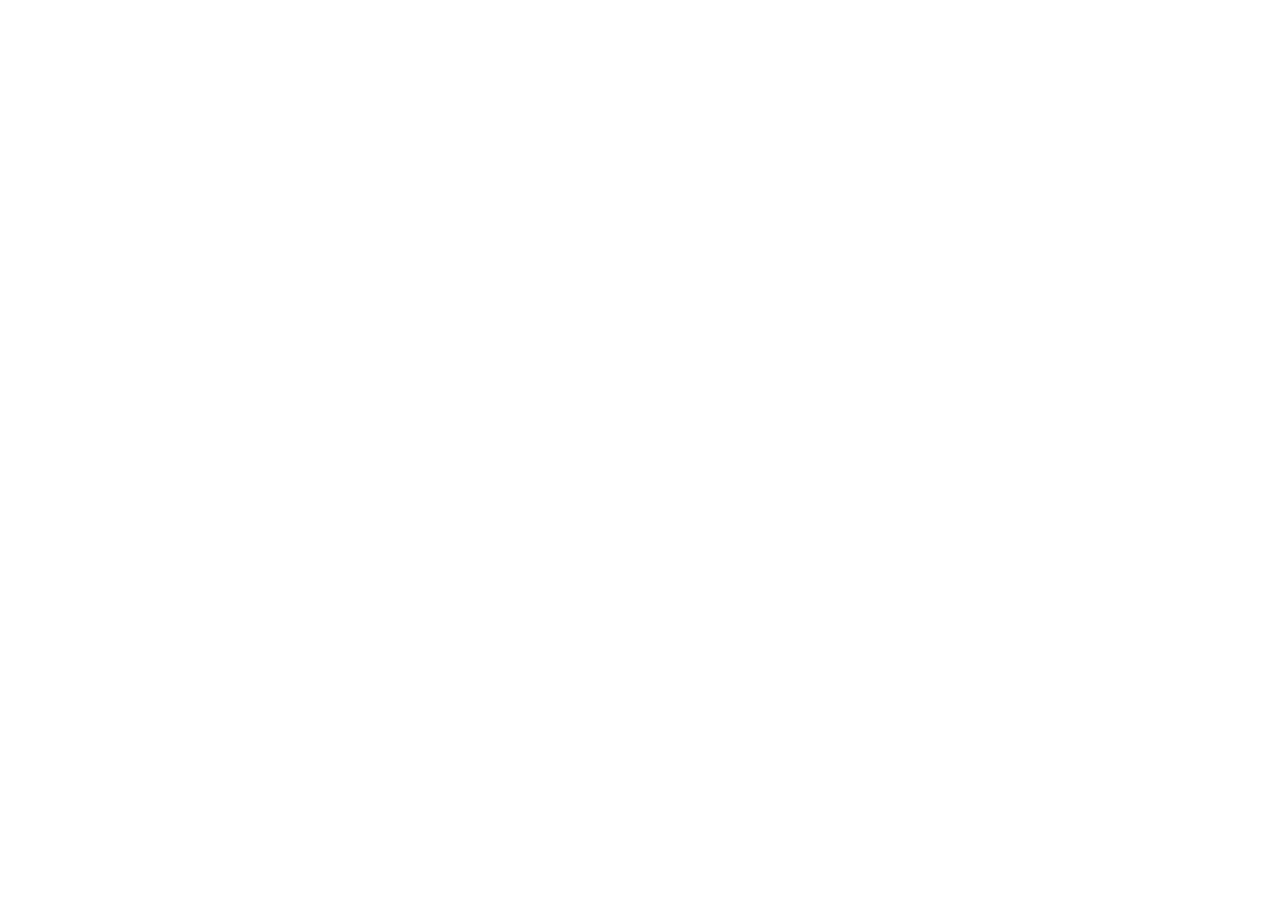
==== profile.html @ 4034c8db "Add files via upload" ====
<!DOCTYPE html>
<html lang="en">
<head>
    <meta charset="UTF-8">
    <meta name="viewport" content="width=device-width, initial-scale=1.0">
    <title>Profile</title>
    <link rel="stylesheet" href="profile.css">
</head>

<body>
    
</body>
<script src="profile.js"></script>
</html>
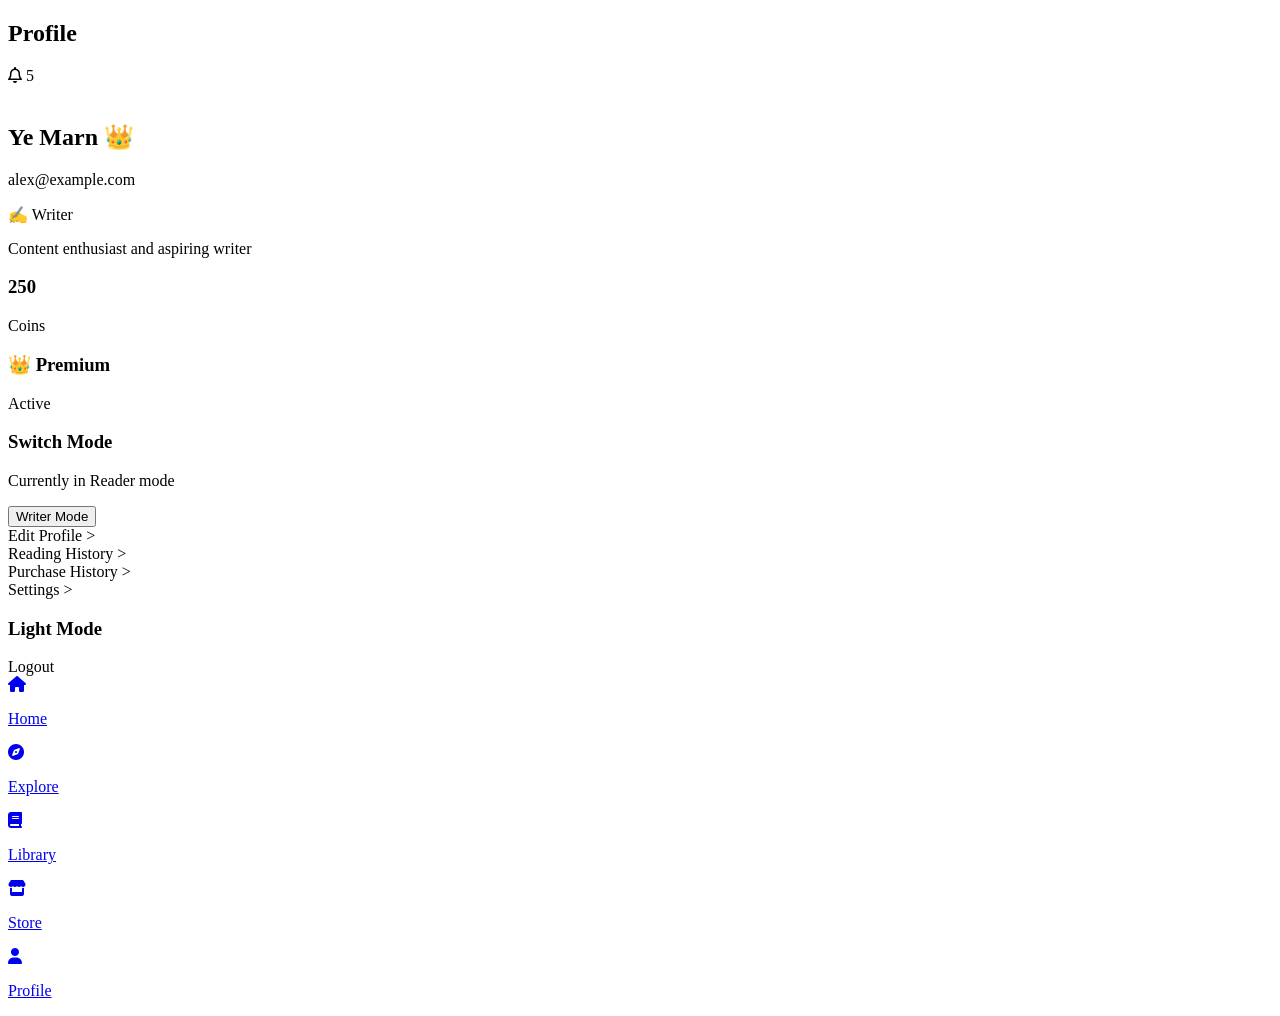
==== commit dc7f65fb: "Update profile.html" ====
--- a/profile.html
+++ b/profile.html
@@ -1,14 +1,123 @@
 <!DOCTYPE html>
 <html lang="en">
 <head>
-    <meta charset="UTF-8">
-    <meta name="viewport" content="width=device-width, initial-scale=1.0">
-    <title>Profile</title>
-    <link rel="stylesheet" href="profile.css">
+<meta charset="UTF-8">
+<meta name="viewport" content="width=device-width, initial-scale=1.0">
+<title>Profile</title>
+
+<link rel="stylesheet"
+href="https://cdnjs.cloudflare.com/ajax/libs/font-awesome/6.5.0/css/all.min.css">
+<link rel="stylesheet" href="profile.css">
+
 </head>
 
 <body>
-    
+
+
+<!-- Top Header -->
+<header class="top-bar">
+
+<h2 class="top-title">Profile</h2>
+
+<div class="notifications">
+
+<i class="fa-regular fa-bell"></i>
+<span class="bell">5</span>
+
+</div>
+
+</header>
+
+<div class="container">
+
+  <!-- PROFILE -->
+  <div class="card">
+    <div class="profile">
+      <img src="https://i.pravatar.cc/100" alt="">
+      <div>
+        <h2>Ye Marn 👑</h2>
+        <p class="subtext">alex@example.com</p>
+        <span class="badge">✍ Writer</span>
+      </div>
+    </div>
+
+    <p>Content enthusiast and aspiring writer</p>
+
+    <div class="stats">
+      <div class="stat-box">
+        <h3>250</h3>
+        <p>Coins</p>
+      </div>
+      <div class="stat-box">
+        <h3>👑 Premium</h3>
+        <p>Active</p>
+      </div>
+    </div>
+  </div>
+
+  <!-- SWITCH MODE -->
+  <div class="card switch-mode">
+    <div>
+      <h3>Switch Mode</h3>
+      <p>Currently in Reader mode</p>
+    </div>
+    <button class="btn">Writer Mode</button>
+  </div>
+
+  <!-- MENU -->
+  <div class="card">
+    <div class="menu-item" onclick="goTo('edit.html')">Edit Profile <span class="arrow">></span></div>
+    <div class="menu-item" onclick="goTo('history.html')">Reading History <span class="arrow">></span></div>
+    <div class="menu-item" onclick="goTo('purchase.html')">Purchase History <span class="arrow">></span></div>
+    <div class="menu-item" onclick="goTo('settings.html')">Settings <span class="arrow">></span></div>
+  </div>
+
+  <!-- DARK MODE -->
+  <div class="card switch-mode">
+    <div>
+      <h3>Light Mode</h3>
+    </div>
+    <div class="toggle" id="toggle">
+      <div class="toggle-circle"></div>
+    </div>
+  </div>
+
+  <!-- LOGOUT -->
+  <div class="logout" onclick="logout()">Logout</div>
+
+</div>
+
+<!-- Bottom Navigation -->
+<nav class="bottom-nav">
+
+<a href="#">
+<i class="fa-solid fa-house"></i>
+<p>Home</p>
+</a>
+
+<a href="#">
+<i class="fa-solid fa-compass"></i>
+<p>Explore</p>
+</a>
+
+<a href="Library.html" >
+<i class="fa-solid fa-book"></i>
+<p>Library</p>
+</a>
+
+<a href="store.html">
+<i class="fa-solid fa-store"></i>
+<p>Store</p>
+</a>
+
+<a href="profile.html" class="active">
+<i class="fa-solid fa-user"></i>
+<p>Profile</p>
+</a>
+
+</nav>
+
+<script src="profile.js"></script>
+
 </body>
-<script src="profile.js"></script>
-</html>+</html>
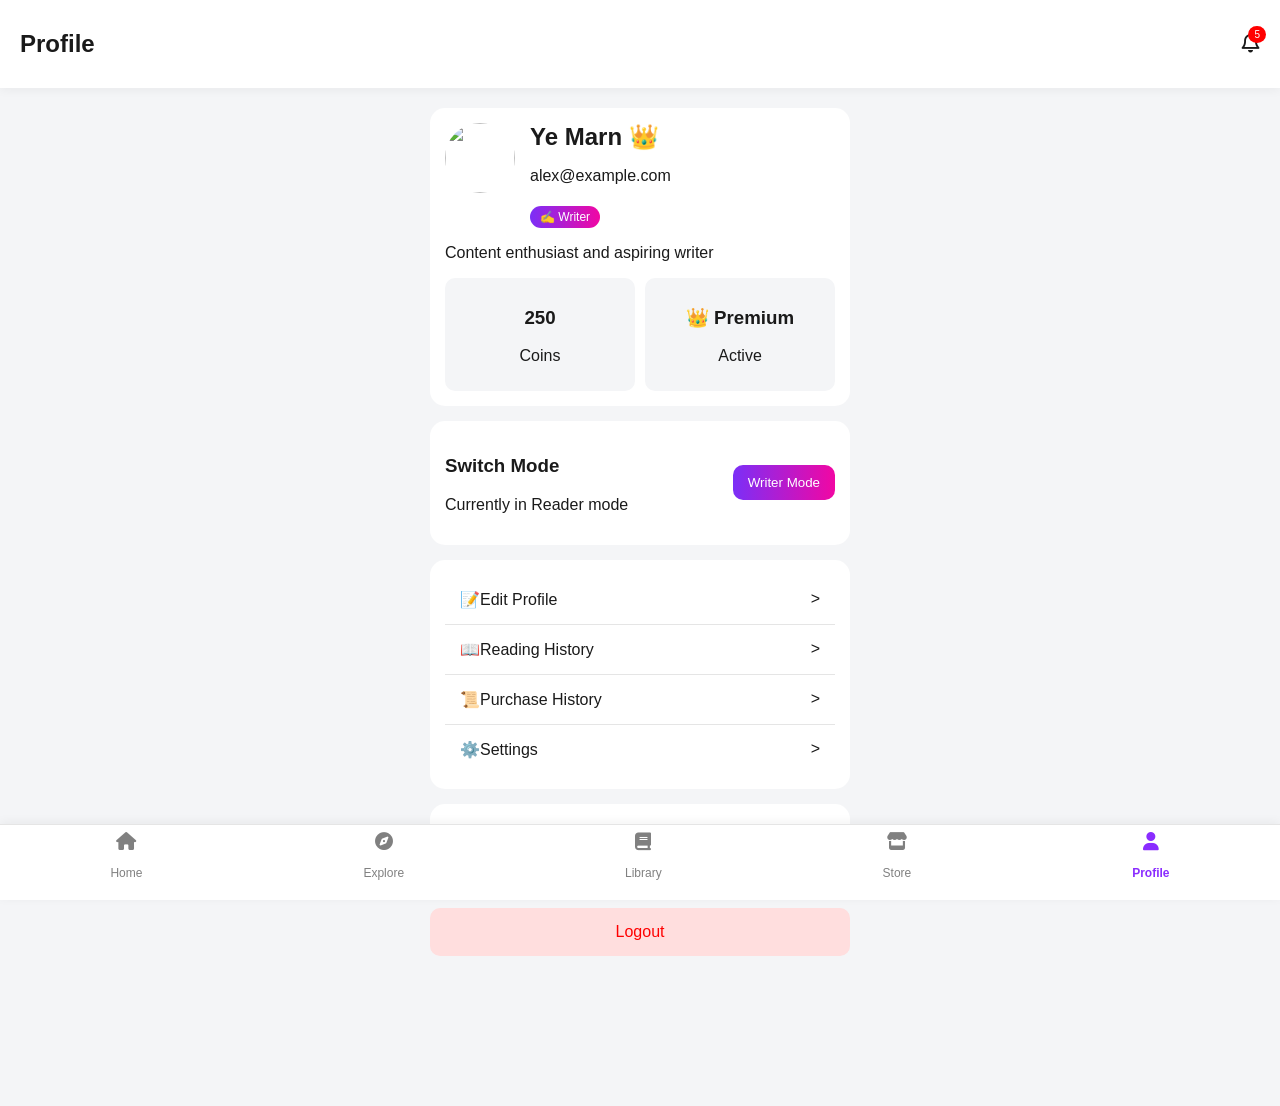
==== commit bb3ba7c2: "Update profile.html" ====
--- a/profile.html
+++ b/profile.html
@@ -7,8 +7,8 @@
 
 <link rel="stylesheet"
 href="https://cdnjs.cloudflare.com/ajax/libs/font-awesome/6.5.0/css/all.min.css">
-<link rel="stylesheet" href="profile.css">
-
+<link rel="stylesheet" href="css/profile.css">
+<link rel="stylesheet" href="css/theme.css">
 </head>
 
 <body>
@@ -61,21 +61,21 @@
       <h3>Switch Mode</h3>
       <p>Currently in Reader mode</p>
     </div>
-    <button class="btn">Writer Mode</button>
+    <button class="btn" onclick="goWriter()">Writer Mode</button>
   </div>
 
   <!-- MENU -->
   <div class="card">
-    <div class="menu-item" onclick="goTo('edit.html')">Edit Profile <span class="arrow">></span></div>
-    <div class="menu-item" onclick="goTo('history.html')">Reading History <span class="arrow">></span></div>
-    <div class="menu-item" onclick="goTo('purchase.html')">Purchase History <span class="arrow">></span></div>
-    <div class="menu-item" onclick="goTo('settings.html')">Settings <span class="arrow">></span></div>
+    <div class="menu-item" onclick="goTo('edit.html')">📝Edit Profile <span class="arrow">></span></div>
+    <div class="menu-item" onclick="goTo('history.html')">📖Reading History <span class="arrow">></span></div>
+    <div class="menu-item" onclick="goTo('purchase.html')">📜Purchase History <span class="arrow">></span></div>
+    <div class="menu-item" onclick="goTo('settings.html')">⚙️Settings <span class="arrow">></span></div>
   </div>
 
   <!-- DARK MODE -->
   <div class="card switch-mode">
     <div>
-      <h3>Light Mode</h3>
+      <h3 id="modeText">🔆Light Mode</h3>
     </div>
     <div class="toggle" id="toggle">
       <div class="toggle-circle"></div>
@@ -117,7 +117,7 @@
 
 </nav>
 
-<script src="profile.js"></script>
+<script src="js/profile.js"></script>
 
 </body>
 </html>
--- a/css/profile.css
+++ b/css/profile.css
@@ -0,0 +1,126 @@
+/* ===== CARD ===== */
+.card {
+  background: var(--card);
+  border-radius: 15px;
+  padding: 15px;
+  margin-bottom: 15px;
+}
+
+/* ===== PROFILE ===== */
+.profile {
+  display: flex;
+  gap: 15px;
+}
+
+.profile img {
+  width: 70px;
+  height: 70px;
+  border-radius: 50%;
+}
+
+.profile h2 {
+  margin: 0;
+}
+
+.badge {
+  background: var(--primary);
+  color: white;
+  padding: 4px 10px;
+  border-radius: 15px;
+  font-size: 12px;
+  display: inline-block;
+  margin-top: 5px;
+}
+
+.stats {
+  display: flex;
+  gap: 10px;
+  margin-top: 10px;
+}
+
+.stat-box {
+  flex: 1;
+  background: var(--bg);
+  border-radius: 10px;
+  text-align: center;
+  padding: 10px;
+}
+
+/* ===== SWITCH MODE ===== */
+.switch-mode {
+  display: flex;
+  justify-content: space-between;
+  align-items: center;
+}
+
+.btn {
+  background: var(--primary);
+  color: white;
+  border: none;
+  padding: 10px 15px;
+  border-radius: 10px;
+  cursor: pointer;
+}
+
+/* ===== MENU ===== */
+.menu-item {
+  display: flex;
+  justify-content: space-between;
+  padding: 15px;
+  border-bottom: 1px solid var(--border);
+  cursor: pointer;
+}
+
+.menu-item:last-child {
+  border-bottom: none;
+}
+.arrow{
+  text-align: right;
+}
+
+/* ===== TOGGLE ===== */
+.toggle {
+  width: 50px;
+  height: 25px;
+  background: #ccc;
+  border-radius: 25px;
+  position: relative;
+  cursor: pointer;
+}
+
+.toggle-circle {
+  width: 20px;
+  height: 20px;
+  background: white;
+  position: absolute;
+  top: 2.5px;
+  left: 3px;
+  border-radius: 50%;
+  transition: 0.3s;
+}
+
+.toggle.active {
+  background: purple;
+}
+
+.toggle.active .toggle-circle {
+  left: 26px;
+}
+
+/* ===== LOGOUT ===== */
+.logout {
+  background: #ffdede;
+  text-align: center;
+  color: red;
+  padding: 15px;
+  border-radius: 10px;
+  cursor: pointer;
+}
+
+
+/* ===== RESPONSIVE ===== */
+@media (max-width:500px) {
+  .container {
+    max-width: 420px;
+  }
+}
--- a/css/theme.css
+++ b/css/theme.css
@@ -0,0 +1,144 @@
+:root {
+  --bg: #f4f5f7;
+  --card: #ffffff;
+  --text: #1a1a1a;
+  --subtext: #666;
+  --primary: linear-gradient(90deg, #7b2ff7, #f107a3);
+  --border: #e5e5e5;
+}
+
+/* DARK MODE */
+body.dark {
+  --bg: #0b1220;
+  --card: #1c2536;
+  --text: #ffffff;
+  --subtext: #a0a7b5;
+  --border: #2a3448;
+}
+
+body{
+font-family: Arial;
+background:var(--bg);
+color: var(--text);
+margin:0;
+padding-bottom:70px;
+}
+
+/* top bar */
+.top-title{
+    color: var(--text);
+}
+.top-bar{
+
+background:var(--card);
+
+display:flex;
+
+justify-content:space-between;
+
+align-items:center;
+
+padding:10px 20px;
+
+box-shadow:0 2px 10px rgba(0,0,0,0.05);
+
+position:sticky;
+
+top:0;
+
+z-index:10;
+
+}
+
+.notifications{
+
+position:relative;
+
+font-size:20px;
+
+cursor:pointer;
+
+}
+
+.bell{
+
+position:absolute;
+
+top:-6px;
+
+right:-6px;
+
+background:red;
+
+color:white;
+
+font-size:10px;
+
+padding:3px 6px;
+
+border-radius:50%;
+}
+
+/* main container */
+
+.container {
+  max-width: 420px;
+  margin: auto;
+  padding: 20px;
+  padding-bottom: 80px;
+}
+
+/* bottom nav */
+
+.bottom-nav{
+
+position:fixed;
+
+bottom:0;
+
+width:100%;
+background: var(--card);
+border-top: 1px solid var(--border);
+
+display:flex;
+
+justify-content:space-around;
+
+padding:8px 0;
+
+box-shadow:0 -2px 10px rgba(0,0,0,0.05);
+
+}
+
+.bottom-nav a{
+
+text-decoration:none;
+
+color:gray;
+
+font-size:12px;
+
+display:flex;
+
+flex-direction:column;
+
+align-items:center;
+
+}
+
+.bottom-nav a i{
+
+font-size:18px;
+
+margin-bottom:3px;
+
+}
+
+.bottom-nav a.active{
+
+color:#8a2cff;
+
+font-weight:bold;
+
+}
+
